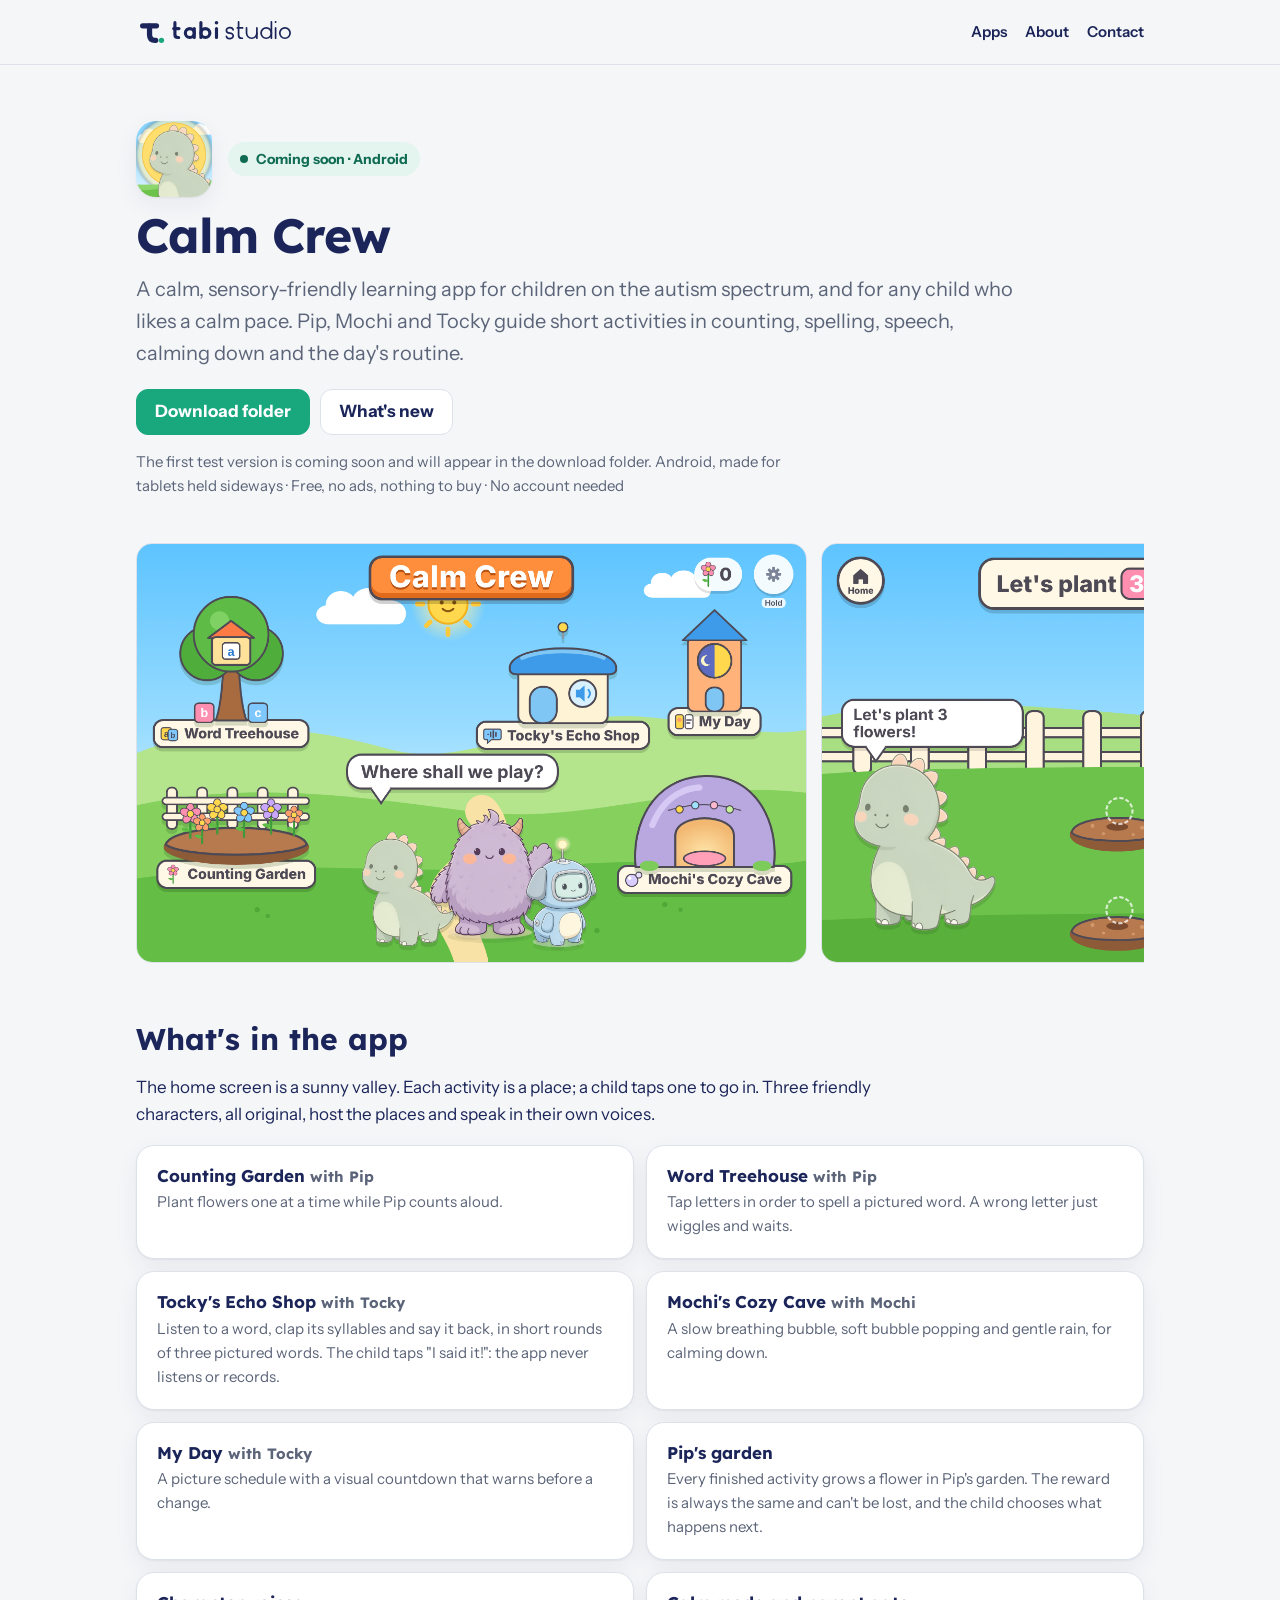
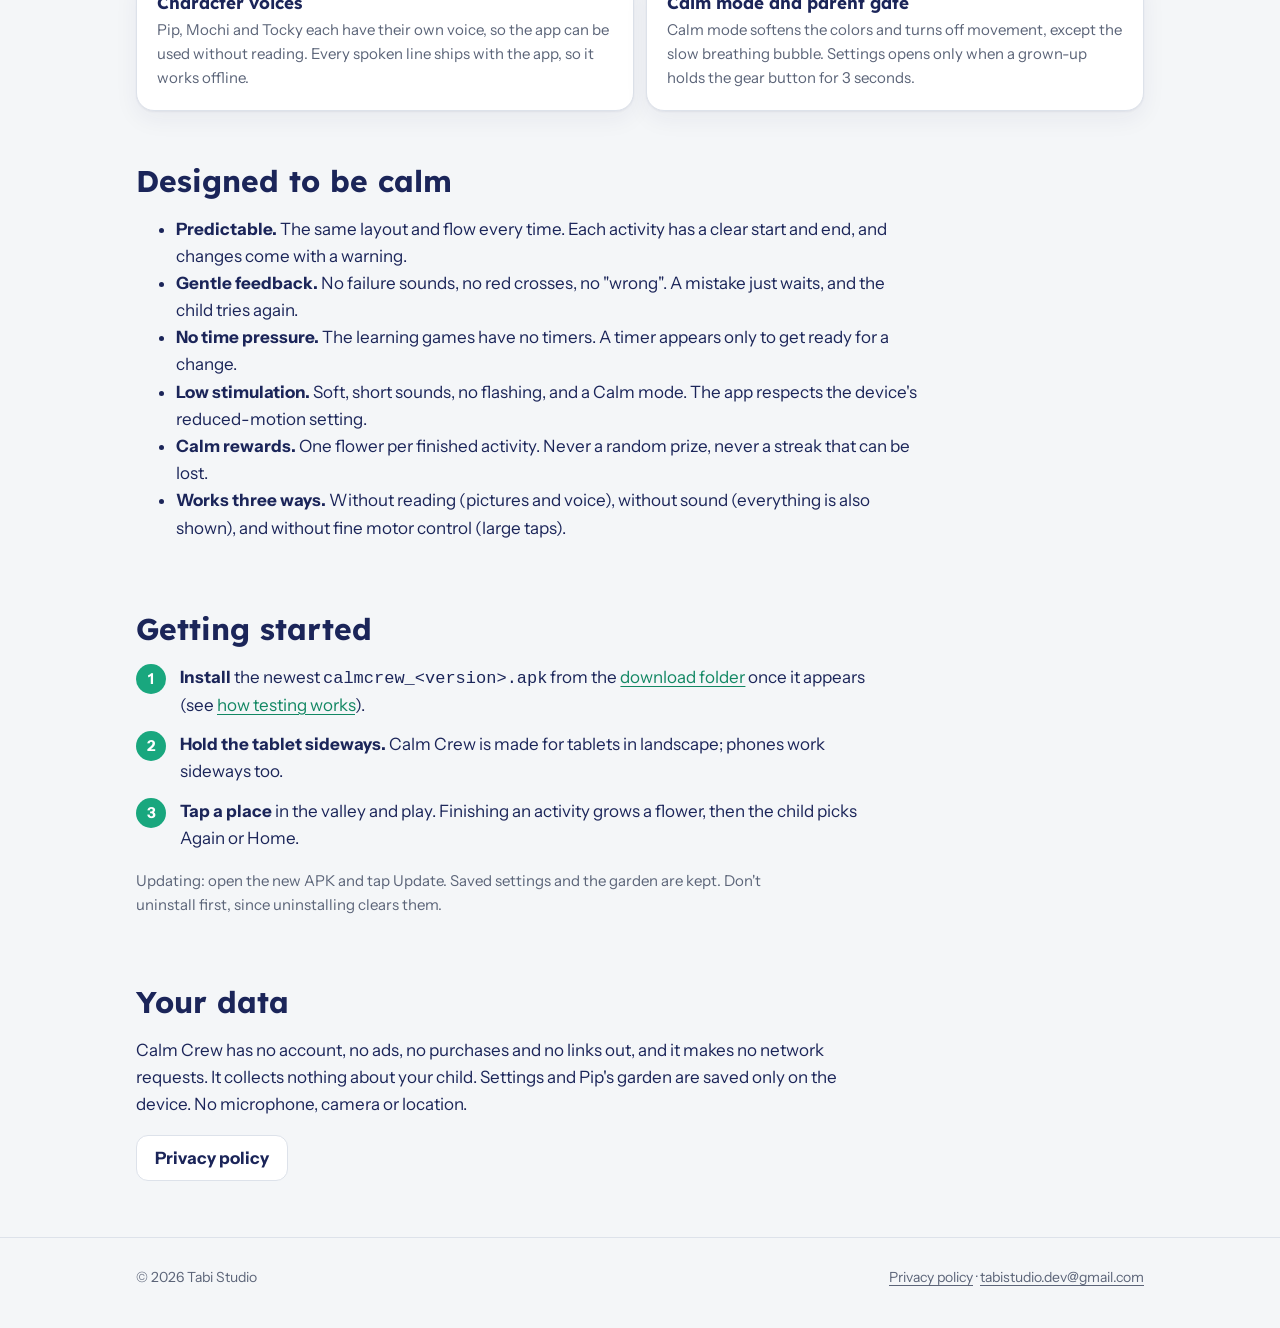
==== calm-crew/index.html @ 8defe85a "Add Calm Crew: home card, app page, privacy policy and changelog LJT Calm Crew is shown as coming so" ====
<!doctype html>
<html lang="en">
<head>
<meta charset="utf-8">
<meta name="viewport" content="width=device-width, initial-scale=1">
<title>Calm Crew · Tabi Studio</title>
<meta name="description" content="Calm Crew: a calm, sensory-friendly learning app for children on the autism spectrum, with counting, spelling, speech, calming and daily-routine activities. Coming soon to Android.">
<meta property="og:title" content="Calm Crew by Tabi Studio">
<meta property="og:description" content="A calm, sensory-friendly learning app for children. Coming soon to Android.">
<meta property="og:image" content="https://lextabi.github.io/tabistudio/calm-crew/screenshots/home.png">
<link rel="icon" href="../favicon-32.png" type="image/png">
<link rel="preconnect" href="https://fonts.googleapis.com">
<link rel="preconnect" href="https://fonts.gstatic.com" crossorigin>
<link rel="stylesheet" href="https://fonts.googleapis.com/css2?family=Instrument+Sans:wght@400;600;700&family=Lexend:wght@500;700&display=swap">
<link rel="stylesheet" href="../style.css">
</head>
<body>
<header class="site-header">
  <div class="wrap">
    <a class="logo" href="../" aria-label="Tabi Studio home">
      <img class="on-light" src="../assets/brand/tabi-lockup-color.svg" alt="tabi studio" width="159" height="30">
      <img class="on-dark" src="../assets/brand/tabi-lockup-white.svg" alt="tabi studio" width="159" height="30">
    </a>
    <nav class="nav"><a href="../#apps">Apps</a><a href="../#about">About</a><a href="../#contact">Contact</a></nav>
  </div>
</header>

<main class="site">
  <div class="wrap">
    <section class="hero">
      <div class="app-head">
        <img class="app-icon" src="../assets/apps/calm-crew.png" alt="" width="76" height="76">
        <div><span class="badge">Coming soon · Android</span></div>
      </div>
      <h1>Calm Crew</h1>
      <p class="lead">A calm, sensory-friendly learning app for children on the autism spectrum, and for any child who likes a calm pace. Pip, Mochi and Tocky guide short activities in counting, spelling, speech, calming down and the day's routine.</p>
      <div class="buttons">
        <a class="btn primary" href="https://drive.google.com/drive/folders/1st54mq-C1MLj0puG_kujj8EophPT99qO?usp=sharing">Download folder</a>
        <a class="btn" href="changelog.html">What's new</a>
      </div>
      <p class="muted">The first test version is coming soon and will appear in the download folder. Android, made for tablets held sideways · Free, no ads, nothing to buy · No account needed</p>
    </section>

    <div class="shots" aria-label="Screenshots">
      <img src="screenshots/home.png" alt="The valley: each activity is a place to visit" loading="lazy">
      <img src="screenshots/counting-garden.png" alt="Counting Garden, where Pip plants flowers to count" loading="lazy">
      <img src="screenshots/word-treehouse.png" alt="Word Treehouse, spelling a pictured word with letter tiles" loading="lazy">
      <img src="screenshots/echo-shop.png" alt="Tocky's Echo Shop, listening and saying words back" loading="lazy">
      <img src="screenshots/cozy-cave.png" alt="Mochi's Cozy Cave, with a slow breathing bubble" loading="lazy">
      <img src="screenshots/my-day.png" alt="My Day, a picture schedule with a countdown" loading="lazy">
    </div>

    <section>
      <h2>What's in the app</h2>
      <p>The home screen is a sunny valley. Each activity is a place; a child taps one to go in. Three friendly characters, all original, host the places and speak in their own voices.</p>
      <div class="features">
        <div class="card"><h3>Counting Garden <span class="muted">with Pip</span></h3><p>Plant flowers one at a time while Pip counts aloud.</p></div>
        <div class="card"><h3>Word Treehouse <span class="muted">with Pip</span></h3><p>Tap letters in order to spell a pictured word. A wrong letter just wiggles and waits.</p></div>
        <div class="card"><h3>Tocky's Echo Shop <span class="muted">with Tocky</span></h3><p>Listen to a word, clap its syllables and say it back, in short rounds of three pictured words. The child taps "I said it!": the app never listens or records.</p></div>
        <div class="card"><h3>Mochi's Cozy Cave <span class="muted">with Mochi</span></h3><p>A slow breathing bubble, soft bubble popping and gentle rain, for calming down.</p></div>
        <div class="card"><h3>My Day <span class="muted">with Tocky</span></h3><p>A picture schedule with a visual countdown that warns before a change.</p></div>
        <div class="card"><h3>Pip's garden</h3><p>Every finished activity grows a flower in Pip's garden. The reward is always the same and can't be lost, and the child chooses what happens next.</p></div>
        <div class="card"><h3>Character voices</h3><p>Pip, Mochi and Tocky each have their own voice, so the app can be used without reading. Every spoken line ships with the app, so it works offline.</p></div>
        <div class="card"><h3>Calm mode and parent gate</h3><p>Calm mode softens the colors and turns off movement, except the slow breathing bubble. Settings opens only when a grown-up holds the gear button for 3 seconds.</p></div>
      </div>
    </section>

    <section>
      <h2>Designed to be calm</h2>
      <ul>
        <li><strong>Predictable.</strong> The same layout and flow every time. Each activity has a clear start and end, and changes come with a warning.</li>
        <li><strong>Gentle feedback.</strong> No failure sounds, no red crosses, no "wrong". A mistake just waits, and the child tries again.</li>
        <li><strong>No time pressure.</strong> The learning games have no timers. A timer appears only to get ready for a change.</li>
        <li><strong>Low stimulation.</strong> Soft, short sounds, no flashing, and a Calm mode. The app respects the device's reduced-motion setting.</li>
        <li><strong>Calm rewards.</strong> One flower per finished activity. Never a random prize, never a streak that can be lost.</li>
        <li><strong>Works three ways.</strong> Without reading (pictures and voice), without sound (everything is also shown), and without fine motor control (large taps).</li>
      </ul>
    </section>

    <section>
      <h2>Getting started</h2>
      <ol class="steps">
        <li><strong>Install</strong> the newest <code>calmcrew_&lt;version&gt;.apk</code> from the <a href="https://drive.google.com/drive/folders/1st54mq-C1MLj0puG_kujj8EophPT99qO?usp=sharing">download folder</a> once it appears (see <a href="../#testing">how testing works</a>).</li>
        <li><strong>Hold the tablet sideways.</strong> Calm Crew is made for tablets in landscape; phones work sideways too.</li>
        <li><strong>Tap a place</strong> in the valley and play. Finishing an activity grows a flower, then the child picks Again or Home.</li>
      </ol>
      <p class="muted">Updating: open the new APK and tap Update. Saved settings and the garden are kept. Don't uninstall first, since uninstalling clears them.</p>
    </section>

    <section id="privacy">
      <h2>Your data</h2>
      <p>Calm Crew has no account, no ads, no purchases and no links out, and it makes no network requests. It collects nothing about your child. Settings and Pip's garden are saved only on the device. No microphone, camera or location.</p>
      <div class="buttons">
        <a class="btn" href="privacy.html">Privacy policy</a>
      </div>
    </section>
  </div>
</main>

<footer class="site-footer">
  <div class="wrap">
    <span>&copy; 2026 Tabi Studio</span>
    <span><a href="privacy.html">Privacy policy</a> · <a href="mailto:tabistudio.dev@gmail.com">tabistudio.dev@gmail.com</a></span>
  </div>
</footer>
</body>
</html>
---- style.css ----
/* Tabi Studio website (GitHub Pages). Brand kit v1: Indigo ink, Jade, Paper, Slate;
   Lexend for headings, Instrument Sans for text. Light and dark, phone first. */

:root {
  --ink: #1B2559;
  --jade: #19A77E;
  --jade-strong: #128763;
  --paper: #F4F6F8;
  --slate: #5B6478;
  --bg: var(--paper);
  --surface: #FFFFFF;
  --text: var(--ink);
  --muted: var(--slate);
  --line: #DDE2EA;
  --accent: var(--jade);
  --accent-text: #FFFFFF;
  --link: var(--jade-strong);
  --badge-bg: #E3F5EE;
  --badge-text: #0F6B51;
  --shadow: 0 1px 2px rgba(27, 37, 89, 0.06), 0 8px 24px rgba(27, 37, 89, 0.06);
  --radius: 18px;
  color-scheme: light;
}

@media (prefers-color-scheme: dark) {
  :root:not([data-theme="light"]) {
    --bg: #11173A;
    --surface: #1A2250;
    --text: #EEF1F8;
    --muted: #A7AEC6;
    --line: #2C3569;
    --accent: #3DCB9E;
    --accent-text: #0D1330;
    --link: #3DCB9E;
    --badge-bg: #173F43;
    --badge-text: #7BE3C1;
    --shadow: 0 1px 2px rgba(0, 0, 0, 0.3), 0 8px 24px rgba(0, 0, 0, 0.25);
    color-scheme: dark;
  }
}
:root[data-theme="dark"] {
  --bg: #11173A; --surface: #1A2250; --text: #EEF1F8; --muted: #A7AEC6; --line: #2C3569;
  --accent: #3DCB9E; --accent-text: #0D1330; --link: #3DCB9E; --badge-bg: #173F43; --badge-text: #7BE3C1;
  color-scheme: dark;
}

* { box-sizing: border-box; }
html { -webkit-text-size-adjust: 100%; }
body {
  margin: 0;
  background: var(--bg);
  color: var(--text);
  font: 17px/1.6 "Instrument Sans", system-ui, -apple-system, "Segoe UI", Roboto, sans-serif;
}
img { max-width: 100%; height: auto; }
a { color: var(--link); text-underline-offset: 3px; }
h1, h2, h3 { font-family: "Lexend", "Instrument Sans", system-ui, sans-serif; line-height: 1.2; margin: 0 0 8px; }
h1 { font-size: clamp(32px, 6vw, 48px); letter-spacing: -0.02em; }
h2 { font-size: clamp(24px, 4vw, 30px); margin-top: 8px; }
h3 { font-size: 20px; }
p, li { max-width: 68ch; }
.muted { color: var(--muted); font-size: 15px; }

/* Layout */
.wrap { max-width: 1040px; margin: 0 auto; padding: 0 16px; }
main { padding: 8px 0 48px; }
section { padding: 36px 0 8px; }

/* Header */
.site-header { position: sticky; top: 0; z-index: 10; background: color-mix(in srgb, var(--bg) 88%, transparent);
  backdrop-filter: blur(10px); border-bottom: 1px solid var(--line); }
.site-header .wrap { display: flex; align-items: center; justify-content: space-between; gap: 12px; height: 64px; }
.logo { display: inline-flex; align-items: center; }
.logo img { height: 30px; width: auto; }
.logo .on-dark { display: none; }
@media (prefers-color-scheme: dark) { :root:not([data-theme="light"]) .logo .on-light { display: none; } :root:not([data-theme="light"]) .logo .on-dark { display: inline; } }
:root[data-theme="dark"] .logo .on-light { display: none; }
:root[data-theme="dark"] .logo .on-dark { display: inline; }
.nav { display: flex; gap: 18px; font-weight: 600; font-size: 15px; }
.nav a { color: var(--text); text-decoration: none; }
.nav a:hover { color: var(--link); }

/* Hero */
.hero { padding: 48px 0 24px; }
.hero p.lead { font-size: 20px; color: var(--muted); margin: 8px 0 20px; }
.badge { display: inline-flex; align-items: center; gap: 8px; background: var(--badge-bg); color: var(--badge-text);
  font-weight: 700; font-size: 14px; padding: 6px 12px; border-radius: 999px; }
.badge::before { content: ""; width: 8px; height: 8px; border-radius: 50%; background: currentColor; }

/* Buttons */
.buttons { display: flex; flex-wrap: wrap; gap: 10px; margin-top: 14px; }
.btn { display: inline-flex; align-items: center; justify-content: center; gap: 8px; min-height: 46px; padding: 0 18px;
  border-radius: 12px; font-weight: 700; text-decoration: none; border: 1.5px solid var(--line); color: var(--text); background: var(--surface); }
.btn:hover { border-color: var(--accent); }
.btn.primary { background: var(--accent); color: var(--accent-text); border-color: var(--accent); }
.btn.primary:hover { filter: brightness(1.05); }

/* Cards */
.card { background: var(--surface); border: 1px solid var(--line); border-radius: var(--radius); padding: 20px; margin: 16px 0; box-shadow: var(--shadow); }
.apps { display: grid; grid-template-columns: 1fr; gap: 18px; }
@media (min-width: 820px) { .apps { grid-template-columns: 1fr 1fr; } }
.app-card { display: flex; flex-direction: column; margin: 0; }
.app-head { display: flex; gap: 16px; align-items: center; margin-bottom: 10px; }
.app-icon { width: 76px; height: 76px; border-radius: 20px; flex: none; box-shadow: var(--shadow); }
.app-head h3 { margin: 0; font-size: 24px; }
.app-head p { margin: 2px 0 0; color: var(--muted); font-size: 15px; }
.app-card ul { padding-left: 20px; margin: 8px 0 12px; }
.app-card .meta { color: var(--muted); font-size: 14px; margin-top: auto; padding-top: 6px; }

/* Screenshots: a row that scrolls sideways on phones */
.shots { display: flex; gap: 14px; overflow-x: auto; padding: 6px 2px 14px; scroll-snap-type: x mandatory; }
.shots img { height: 420px; width: auto; border-radius: 16px; border: 1px solid var(--line); scroll-snap-align: start; flex: none; }
@media (max-width: 600px) { .shots img { height: 340px; } }

/* Steps and features */
.steps { counter-reset: step; list-style: none; padding: 0; }
.steps li { counter-increment: step; position: relative; padding-left: 44px; margin: 12px 0; }
.steps li::before { content: counter(step); position: absolute; left: 0; top: 0; width: 30px; height: 30px; border-radius: 50%;
  background: var(--accent); color: var(--accent-text); font-weight: 800; display: grid; place-items: center; font-size: 15px; }
.features { display: grid; grid-template-columns: 1fr; gap: 12px; }
@media (min-width: 720px) { .features { grid-template-columns: 1fr 1fr; } }
.features .card { margin: 0; }
.features h3 { font-size: 17px; margin-bottom: 4px; }
.features p { margin: 0; color: var(--muted); font-size: 15px; }

/* Tables (privacy pages) */
table { border-collapse: collapse; width: 100%; font-size: 15px; }
th, td { text-align: left; vertical-align: top; padding: 9px 10px; border-bottom: 1px solid var(--line); }
.table-wrap { overflow-x: auto; }

/* Older page header (privacy pages) */
header:not(.site-header) { display: flex; align-items: baseline; justify-content: space-between; gap: 12px; flex-wrap: wrap; margin: 24px 0; }
header a.brand { font-family: "Lexend", sans-serif; font-weight: 700; color: var(--text); text-decoration: none; font-size: 20px; }
body > main:not(.site) { max-width: 760px; margin: 0 auto; padding: 0 16px 64px; }
body > main:not(.site) h2 { margin-top: 32px; }

/* Footer */
.site-footer { border-top: 1px solid var(--line); padding: 28px 0 40px; color: var(--muted); font-size: 14px; }
.site-footer .wrap { display: flex; flex-wrap: wrap; justify-content: space-between; gap: 12px; }
.site-footer a { color: var(--muted); }
footer:not(.site-footer) { margin-top: 48px; color: var(--muted); font-size: 14px; }

/* Narrow phones (360-420 px): a smaller logo and menu, and long file names may wrap. */
@media (max-width: 420px) {
  .logo img { height: 25px; }
  .nav { gap: 12px; font-size: 14px; }
}
code { overflow-wrap: anywhere; }
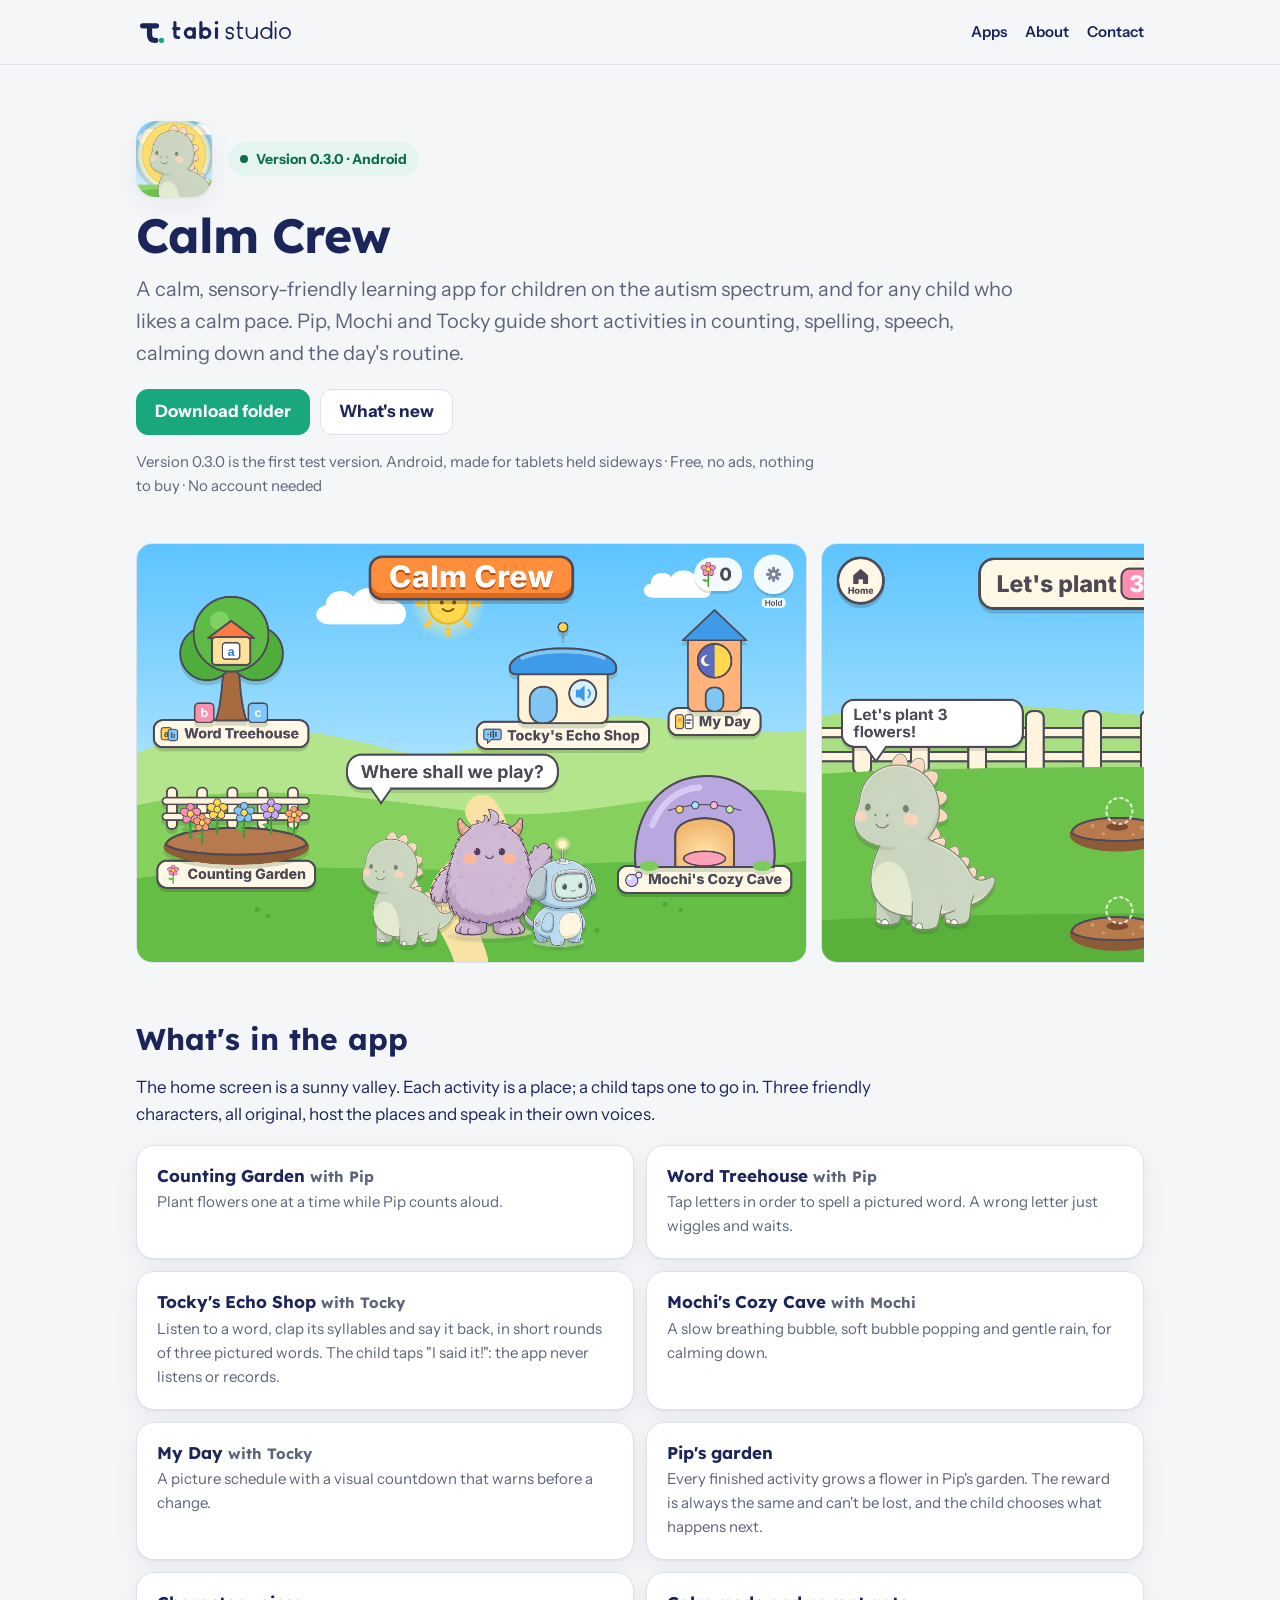
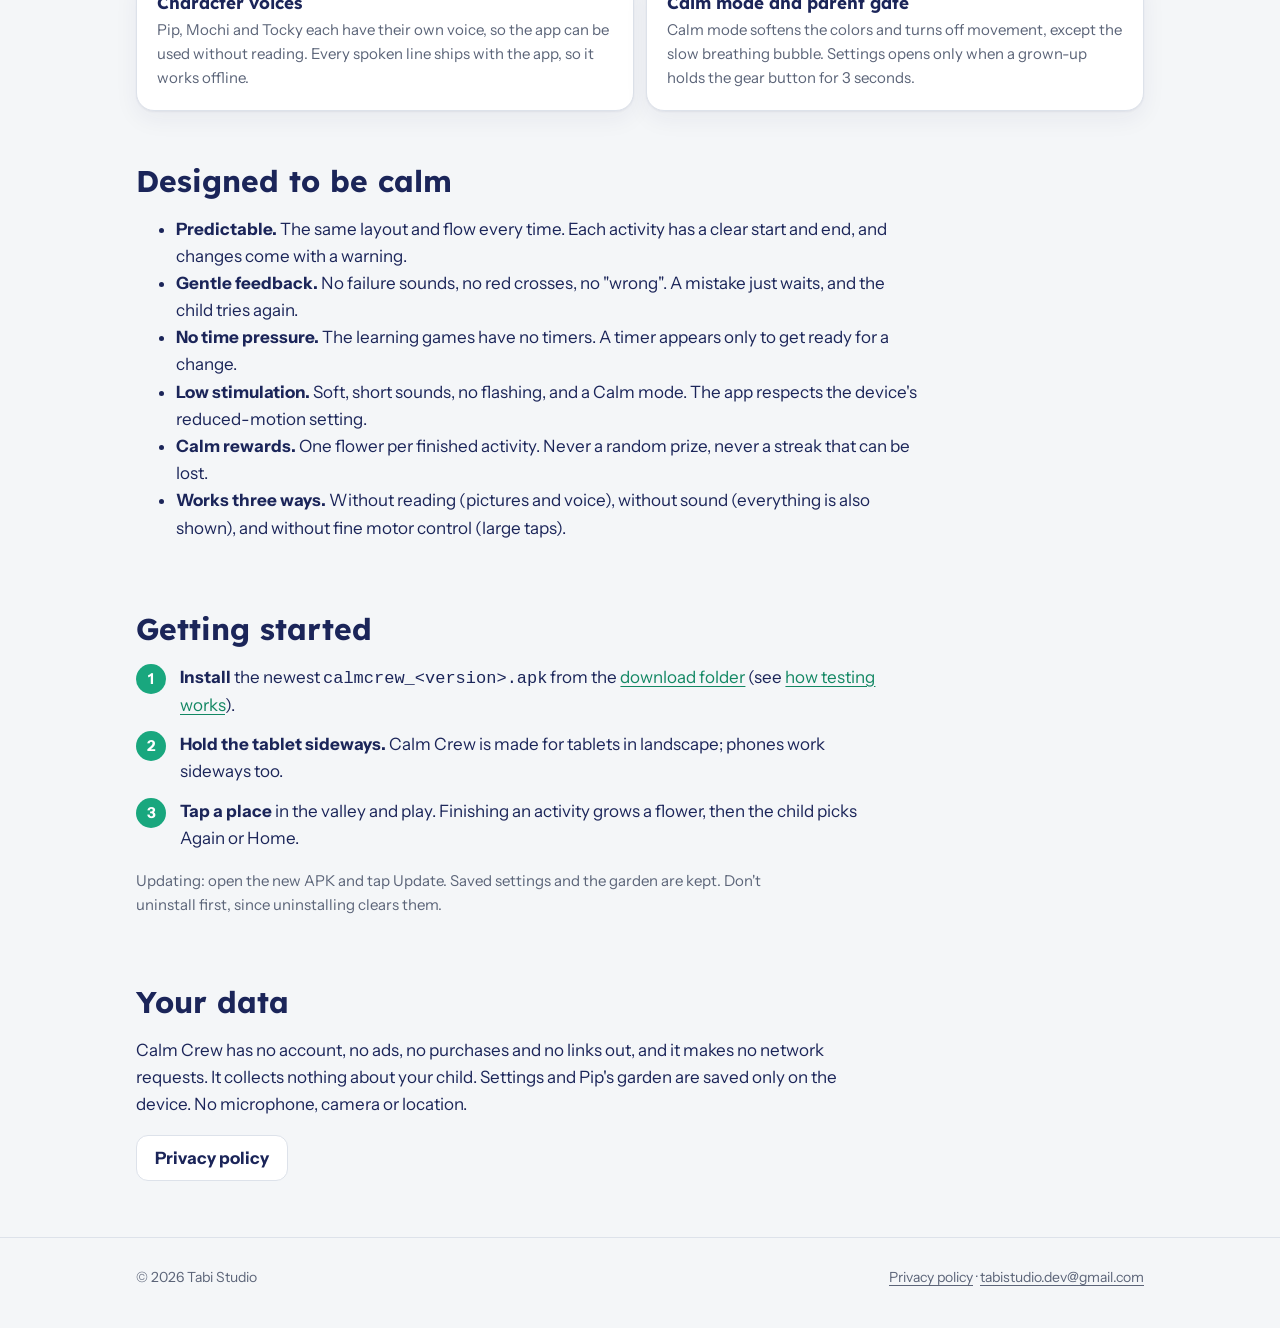
==== commit c4db8eeb: "updated Calm Crew to 0.3.0 LJT Co-Authored-By: Claude Opus 5.5 <noreply@anthropic.com>" ====
--- a/calm-crew/index.html
+++ b/calm-crew/index.html
@@ -4,9 +4,9 @@
 <meta charset="utf-8">
 <meta name="viewport" content="width=device-width, initial-scale=1">
 <title>Calm Crew · Tabi Studio</title>
-<meta name="description" content="Calm Crew: a calm, sensory-friendly learning app for children on the autism spectrum, with counting, spelling, speech, calming and daily-routine activities. Coming soon to Android.">
+<meta name="description" content="Calm Crew: a calm, sensory-friendly learning app for children on the autism spectrum, with counting, spelling, speech, calming and daily-routine activities. Open for testing on Android.">
 <meta property="og:title" content="Calm Crew by Tabi Studio">
-<meta property="og:description" content="A calm, sensory-friendly learning app for children. Coming soon to Android.">
+<meta property="og:description" content="A calm, sensory-friendly learning app for children. Open for testing on Android.">
 <meta property="og:image" content="https://lextabi.github.io/tabistudio/calm-crew/screenshots/home.png">
 <link rel="icon" href="../favicon-32.png" type="image/png">
 <link rel="preconnect" href="https://fonts.googleapis.com">
@@ -30,7 +30,7 @@
     <section class="hero">
       <div class="app-head">
         <img class="app-icon" src="../assets/apps/calm-crew.png" alt="" width="76" height="76">
-        <div><span class="badge">Coming soon · Android</span></div>
+        <div><span class="badge">Version 0.3.0 · Android</span></div>
       </div>
       <h1>Calm Crew</h1>
       <p class="lead">A calm, sensory-friendly learning app for children on the autism spectrum, and for any child who likes a calm pace. Pip, Mochi and Tocky guide short activities in counting, spelling, speech, calming down and the day's routine.</p>
@@ -38,7 +38,7 @@
         <a class="btn primary" href="https://drive.google.com/drive/folders/1st54mq-C1MLj0puG_kujj8EophPT99qO?usp=sharing">Download folder</a>
         <a class="btn" href="changelog.html">What's new</a>
       </div>
-      <p class="muted">The first test version is coming soon and will appear in the download folder. Android, made for tablets held sideways · Free, no ads, nothing to buy · No account needed</p>
+      <p class="muted">Version 0.3.0 is the first test version. Android, made for tablets held sideways · Free, no ads, nothing to buy · No account needed</p>
     </section>
 
     <div class="shots" aria-label="Screenshots">
@@ -80,7 +80,7 @@
     <section>
       <h2>Getting started</h2>
       <ol class="steps">
-        <li><strong>Install</strong> the newest <code>calmcrew_&lt;version&gt;.apk</code> from the <a href="https://drive.google.com/drive/folders/1st54mq-C1MLj0puG_kujj8EophPT99qO?usp=sharing">download folder</a> once it appears (see <a href="../#testing">how testing works</a>).</li>
+        <li><strong>Install</strong> the newest <code>calmcrew_&lt;version&gt;.apk</code> from the <a href="https://drive.google.com/drive/folders/1st54mq-C1MLj0puG_kujj8EophPT99qO?usp=sharing">download folder</a> (see <a href="../#testing">how testing works</a>).</li>
         <li><strong>Hold the tablet sideways.</strong> Calm Crew is made for tablets in landscape; phones work sideways too.</li>
         <li><strong>Tap a place</strong> in the valley and play. Finishing an activity grows a flower, then the child picks Again or Home.</li>
       </ol>
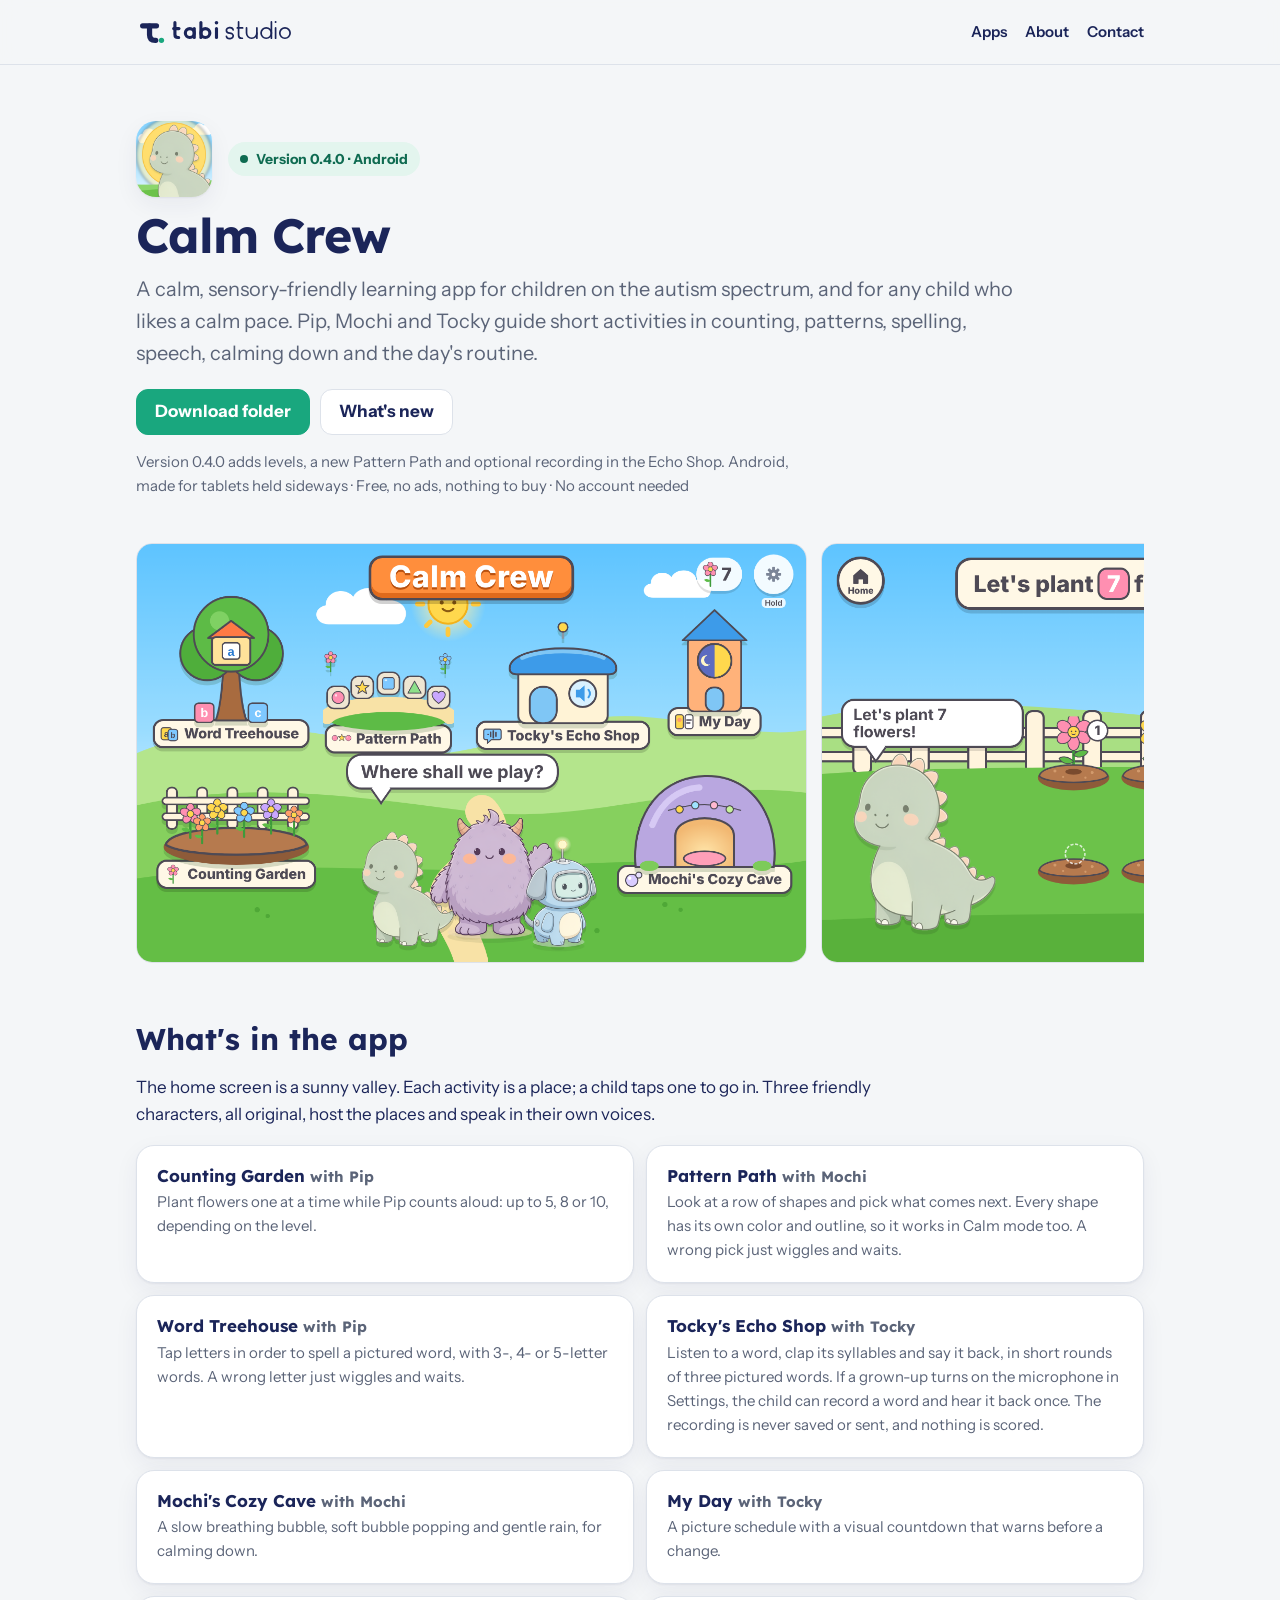
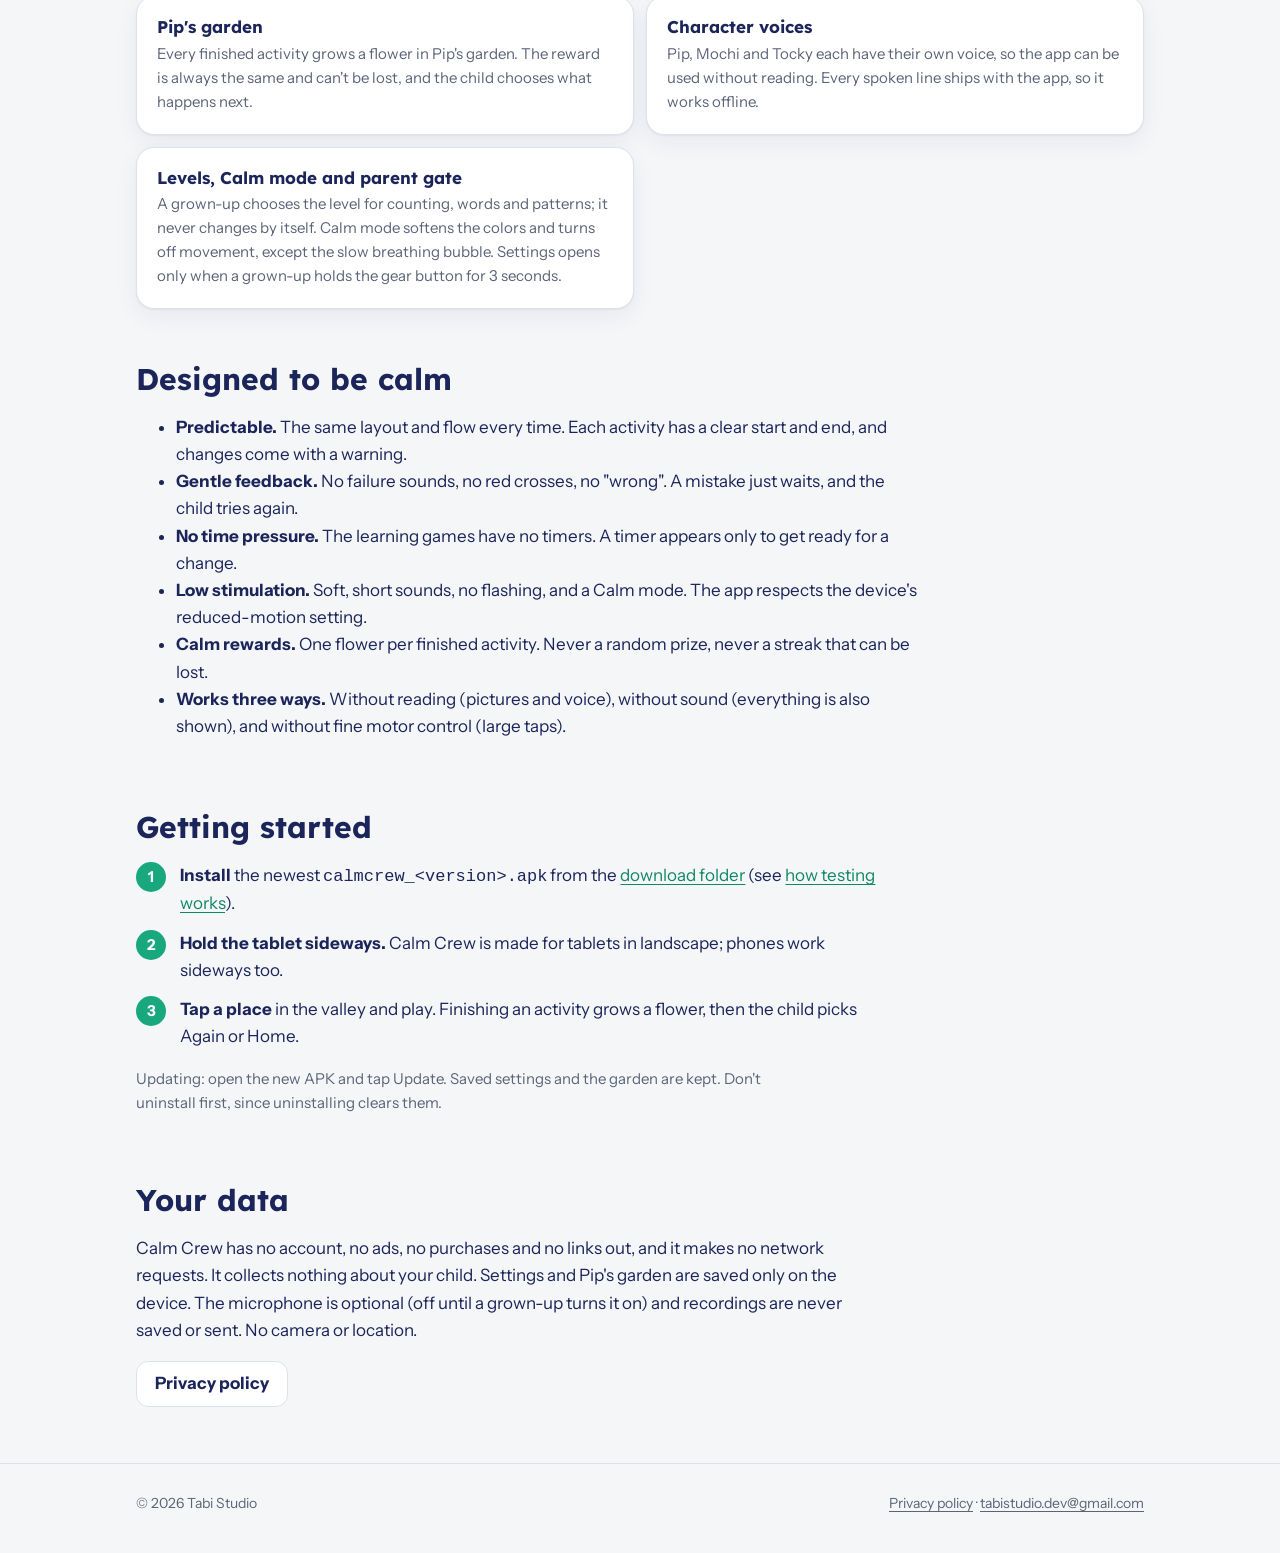
==== commit f2feb0ba: "Calm Crew 0.4.0: levels, Pattern Path, Echo Shop recording, new screenshots LJT Co-Authored-By: Clau" ====
--- a/calm-crew/index.html
+++ b/calm-crew/index.html
@@ -30,20 +30,21 @@
     <section class="hero">
       <div class="app-head">
         <img class="app-icon" src="../assets/apps/calm-crew.png" alt="" width="76" height="76">
-        <div><span class="badge">Version 0.3.0 · Android</span></div>
+        <div><span class="badge">Version 0.4.0 · Android</span></div>
       </div>
       <h1>Calm Crew</h1>
-      <p class="lead">A calm, sensory-friendly learning app for children on the autism spectrum, and for any child who likes a calm pace. Pip, Mochi and Tocky guide short activities in counting, spelling, speech, calming down and the day's routine.</p>
+      <p class="lead">A calm, sensory-friendly learning app for children on the autism spectrum, and for any child who likes a calm pace. Pip, Mochi and Tocky guide short activities in counting, patterns, spelling, speech, calming down and the day's routine.</p>
       <div class="buttons">
         <a class="btn primary" href="https://drive.google.com/drive/folders/1st54mq-C1MLj0puG_kujj8EophPT99qO?usp=sharing">Download folder</a>
         <a class="btn" href="changelog.html">What's new</a>
       </div>
-      <p class="muted">Version 0.3.0 is the first test version. Android, made for tablets held sideways · Free, no ads, nothing to buy · No account needed</p>
+      <p class="muted">Version 0.4.0 adds levels, a new Pattern Path and optional recording in the Echo Shop. Android, made for tablets held sideways · Free, no ads, nothing to buy · No account needed</p>
     </section>
 
     <div class="shots" aria-label="Screenshots">
       <img src="screenshots/home.png" alt="The valley: each activity is a place to visit" loading="lazy">
       <img src="screenshots/counting-garden.png" alt="Counting Garden, where Pip plants flowers to count" loading="lazy">
+      <img src="screenshots/pattern-path.png" alt="Pattern Path, where Mochi asks what comes next in a row of shapes" loading="lazy">
       <img src="screenshots/word-treehouse.png" alt="Word Treehouse, spelling a pictured word with letter tiles" loading="lazy">
       <img src="screenshots/echo-shop.png" alt="Tocky's Echo Shop, listening and saying words back" loading="lazy">
       <img src="screenshots/cozy-cave.png" alt="Mochi's Cozy Cave, with a slow breathing bubble" loading="lazy">
@@ -54,14 +55,15 @@
       <h2>What's in the app</h2>
       <p>The home screen is a sunny valley. Each activity is a place; a child taps one to go in. Three friendly characters, all original, host the places and speak in their own voices.</p>
       <div class="features">
-        <div class="card"><h3>Counting Garden <span class="muted">with Pip</span></h3><p>Plant flowers one at a time while Pip counts aloud.</p></div>
-        <div class="card"><h3>Word Treehouse <span class="muted">with Pip</span></h3><p>Tap letters in order to spell a pictured word. A wrong letter just wiggles and waits.</p></div>
-        <div class="card"><h3>Tocky's Echo Shop <span class="muted">with Tocky</span></h3><p>Listen to a word, clap its syllables and say it back, in short rounds of three pictured words. The child taps "I said it!": the app never listens or records.</p></div>
+        <div class="card"><h3>Counting Garden <span class="muted">with Pip</span></h3><p>Plant flowers one at a time while Pip counts aloud: up to 5, 8 or 10, depending on the level.</p></div>
+        <div class="card"><h3>Pattern Path <span class="muted">with Mochi</span></h3><p>Look at a row of shapes and pick what comes next. Every shape has its own color and outline, so it works in Calm mode too. A wrong pick just wiggles and waits.</p></div>
+        <div class="card"><h3>Word Treehouse <span class="muted">with Pip</span></h3><p>Tap letters in order to spell a pictured word, with 3-, 4- or 5-letter words. A wrong letter just wiggles and waits.</p></div>
+        <div class="card"><h3>Tocky's Echo Shop <span class="muted">with Tocky</span></h3><p>Listen to a word, clap its syllables and say it back, in short rounds of three pictured words. If a grown-up turns on the microphone in Settings, the child can record a word and hear it back once. The recording is never saved or sent, and nothing is scored.</p></div>
         <div class="card"><h3>Mochi's Cozy Cave <span class="muted">with Mochi</span></h3><p>A slow breathing bubble, soft bubble popping and gentle rain, for calming down.</p></div>
         <div class="card"><h3>My Day <span class="muted">with Tocky</span></h3><p>A picture schedule with a visual countdown that warns before a change.</p></div>
         <div class="card"><h3>Pip's garden</h3><p>Every finished activity grows a flower in Pip's garden. The reward is always the same and can't be lost, and the child chooses what happens next.</p></div>
         <div class="card"><h3>Character voices</h3><p>Pip, Mochi and Tocky each have their own voice, so the app can be used without reading. Every spoken line ships with the app, so it works offline.</p></div>
-        <div class="card"><h3>Calm mode and parent gate</h3><p>Calm mode softens the colors and turns off movement, except the slow breathing bubble. Settings opens only when a grown-up holds the gear button for 3 seconds.</p></div>
+        <div class="card"><h3>Levels, Calm mode and parent gate</h3><p>A grown-up chooses the level for counting, words and patterns; it never changes by itself. Calm mode softens the colors and turns off movement, except the slow breathing bubble. Settings opens only when a grown-up holds the gear button for 3 seconds.</p></div>
       </div>
     </section>
 
@@ -89,7 +91,7 @@
 
     <section id="privacy">
       <h2>Your data</h2>
-      <p>Calm Crew has no account, no ads, no purchases and no links out, and it makes no network requests. It collects nothing about your child. Settings and Pip's garden are saved only on the device. No microphone, camera or location.</p>
+      <p>Calm Crew has no account, no ads, no purchases and no links out, and it makes no network requests. It collects nothing about your child. Settings and Pip's garden are saved only on the device. The microphone is optional (off until a grown-up turns it on) and recordings are never saved or sent. No camera or location.</p>
       <div class="buttons">
         <a class="btn" href="privacy.html">Privacy policy</a>
       </div>
